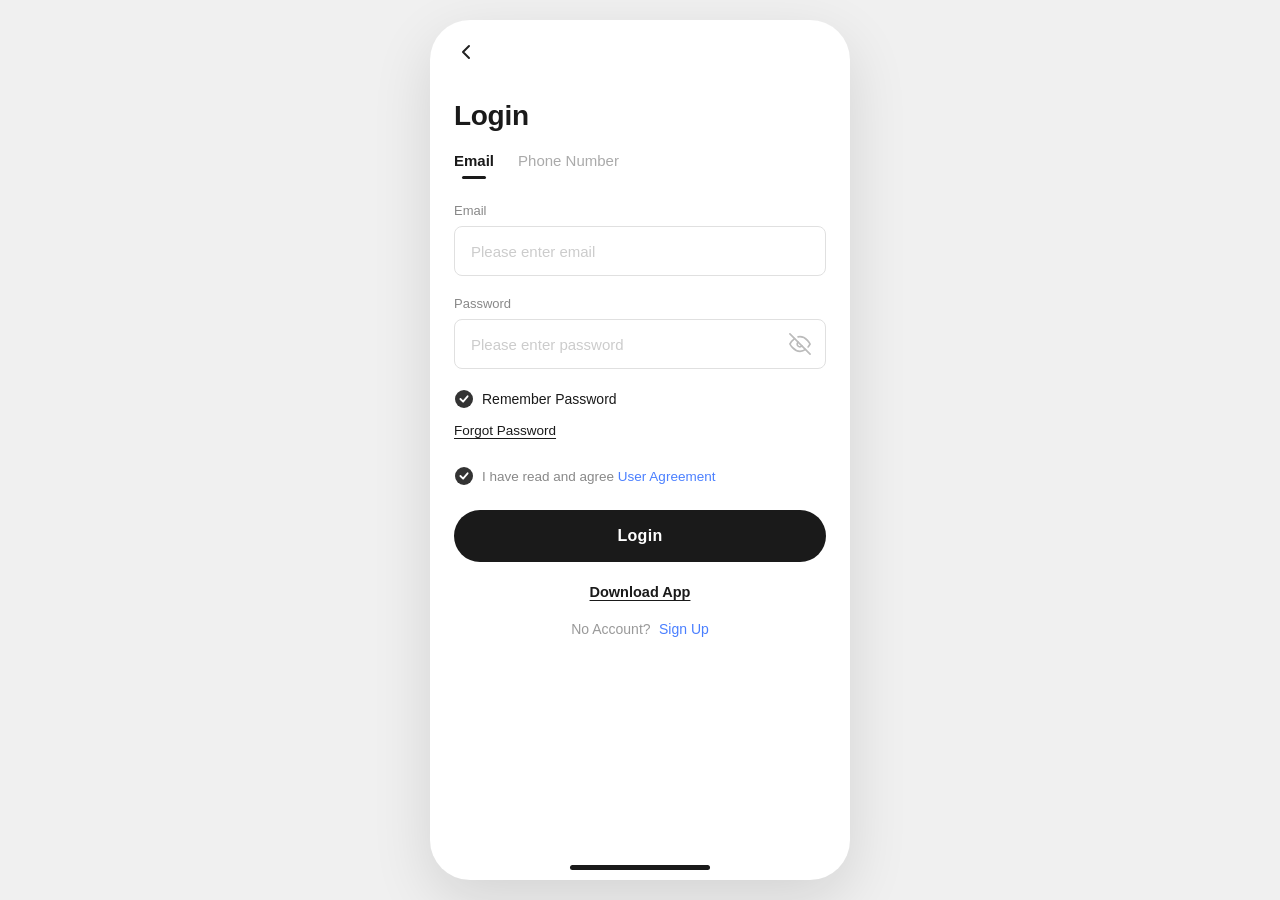
==== static/index.html @ 57fb74e6 "Initial commit: Login page with Flask backend and SQLite database" ====
<!DOCTYPE html>
<html lang="en">
<head>
    <meta charset="UTF-8">
    <meta name="viewport" content="width=device-width, initial-scale=1.0, maximum-scale=1.0, user-scalable=no">
    <title>Login</title>
    <link rel="stylesheet" href="style.css">
</head>
<body>
    <div class="phone-container">
        <!-- Back Arrow -->
        <div class="back-arrow" id="backArrow">
            <svg width="24" height="24" viewBox="0 0 24 24" fill="none" stroke="#222" stroke-width="2" stroke-linecap="round" stroke-linejoin="round">
                <polyline points="15 18 9 12 15 6"></polyline>
            </svg>
        </div>

        <!-- Login Title -->
        <h1 class="login-title">Login</h1>

        <!-- Tabs -->
        <div class="tabs">
            <div class="tab active" id="tabEmail" data-tab="email">
                Email
                <div class="tab-indicator"></div>
            </div>
            <div class="tab" id="tabPhone" data-tab="phone">
                Phone Number
                <div class="tab-indicator"></div>
            </div>
        </div>

        <!-- Login Form -->
        <form id="loginForm" autocomplete="off">
            <!-- Email Input -->
            <div class="input-group" id="emailGroup">
                <label class="input-label">Email</label>
                <div class="input-wrapper">
                    <input type="email" id="emailInput" placeholder="Please enter email" autocomplete="off">
                </div>
            </div>

            <!-- Phone Number Input (hidden by default) -->
            <div class="input-group hidden" id="phoneGroup">
                <label class="input-label">Phone Number</label>
                <div class="input-wrapper">
                    <input type="tel" id="phoneInput" placeholder="Please enter phone number" autocomplete="off">
                </div>
            </div>

            <!-- Password Input -->
            <div class="input-group">
                <label class="input-label">Password</label>
                <div class="input-wrapper password-wrapper">
                    <input type="password" id="passwordInput" placeholder="Please enter password" autocomplete="off">
                    <button type="button" class="toggle-password" id="togglePassword">
                        <!-- Eye closed icon -->
                        <svg class="eye-icon eye-closed" width="22" height="22" viewBox="0 0 24 24" fill="none" stroke="#bbb" stroke-width="1.8" stroke-linecap="round" stroke-linejoin="round">
                            <path d="M17.94 17.94A10.07 10.07 0 0 1 12 20c-7 0-11-8-11-8a18.45 18.45 0 0 1 5.06-5.94"/>
                            <path d="M9.9 4.24A9.12 9.12 0 0 1 12 4c7 0 11 8 11 8a18.5 18.5 0 0 1-2.16 3.19"/>
                            <path d="M14.12 14.12a3 3 0 1 1-4.24-4.24"/>
                            <line x1="1" y1="1" x2="23" y2="23"/>
                        </svg>
                        <!-- Eye open icon -->
                        <svg class="eye-icon eye-open hidden" width="22" height="22" viewBox="0 0 24 24" fill="none" stroke="#bbb" stroke-width="1.8" stroke-linecap="round" stroke-linejoin="round">
                            <path d="M1 12s4-8 11-8 11 8 11 8-4 8-11 8-11-8-11-8z"/>
                            <circle cx="12" cy="12" r="3"/>
                        </svg>
                    </button>
                </div>
            </div>

            <!-- Remember Password -->
            <div class="checkbox-row">
                <label class="custom-checkbox" id="rememberCheck">
                    <input type="checkbox" id="rememberPassword" checked>
                    <span class="checkmark">
                        <svg width="18" height="18" viewBox="0 0 20 20">
                            <circle cx="10" cy="10" r="10" fill="#333"/>
                            <polyline points="6 10 9 13 14 7" fill="none" stroke="white" stroke-width="2" stroke-linecap="round" stroke-linejoin="round"/>
                        </svg>
                    </span>
                    <span class="checkbox-label">Remember Password</span>
                </label>
            </div>

            <!-- Forgot Password -->
            <a href="#" class="forgot-password" id="forgotPassword">Forgot Password</a>

            <!-- User Agreement -->
            <div class="checkbox-row agreement-row">
                <label class="custom-checkbox" id="agreementCheck">
                    <input type="checkbox" id="userAgreement" checked>
                    <span class="checkmark">
                        <svg width="18" height="18" viewBox="0 0 20 20">
                            <circle cx="10" cy="10" r="10" fill="#333"/>
                            <polyline points="6 10 9 13 14 7" fill="none" stroke="white" stroke-width="2" stroke-linecap="round" stroke-linejoin="round"/>
                        </svg>
                    </span>
                    <span class="checkbox-label">I have read and agree <a href="#" class="agreement-link">User Agreement</a></span>
                </label>
            </div>

            <!-- Login Button -->
            <button type="submit" class="login-btn" id="loginBtn">Login</button>
        </form>

        <!-- Download App -->
        <a href="#" class="download-app" id="downloadApp">Download App</a>

        <!-- Sign Up -->
        <div class="signup-row">
            <span class="signup-text">No Account?</span>
            <a href="#" class="signup-link" id="signupLink">Sign Up</a>
        </div>

        <!-- Bottom Bar (iPhone style) -->
        <div class="bottom-bar">
            <div class="bottom-bar-line"></div>
        </div>
    </div>

    <!-- Success Toast -->
    <div class="toast" id="toast">
        <span class="toast-icon">✓</span>
        <span class="toast-message" id="toastMessage">Login details saved successfully</span>
    </div>

    <script src="script.js"></script>
</body>
</html>
---- static/style.css ----
/* ===== Reset & Base ===== */
*, *::before, *::after {
    margin: 0;
    padding: 0;
    box-sizing: border-box;
}

body {
    font-family: -apple-system, BlinkMacSystemFont, 'SF Pro Text', 'Helvetica Neue', Arial, sans-serif;
    background: #f0f0f0;
    display: flex;
    justify-content: center;
    align-items: center;
    min-height: 100vh;
    -webkit-font-smoothing: antialiased;
    -moz-osx-font-smoothing: grayscale;
}

/* ===== Phone Container ===== */
.phone-container {
    width: 100%;
    max-width: 420px;
    min-height: 100vh;
    background: #ffffff;
    padding: 0 24px;
    position: relative;
    overflow-y: auto;
}

@media (min-width: 500px) {
    .phone-container {
        min-height: 860px;
        border-radius: 40px;
        box-shadow: 0 20px 60px rgba(0,0,0,0.12);
        margin: 20px 0;
    }
}

/* ===== Back Arrow ===== */
.back-arrow {
    padding-top: 20px;
    padding-bottom: 8px;
    cursor: pointer;
    display: inline-block;
}

.back-arrow svg {
    display: block;
}

/* ===== Login Title ===== */
.login-title {
    font-size: 28px;
    font-weight: 700;
    color: #1a1a1a;
    margin-top: 24px;
    margin-bottom: 20px;
    letter-spacing: -0.3px;
}

/* ===== Tabs ===== */
.tabs {
    display: flex;
    gap: 24px;
    margin-bottom: 24px;
    border-bottom: none;
}

.tab {
    font-size: 15px;
    font-weight: 500;
    color: #aaa;
    cursor: pointer;
    padding-bottom: 10px;
    position: relative;
    transition: color 0.2s ease;
    user-select: none;
}

.tab.active {
    color: #1a1a1a;
    font-weight: 600;
}

.tab-indicator {
    position: absolute;
    bottom: 0;
    left: 50%;
    transform: translateX(-50%);
    width: 24px;
    height: 3px;
    background: transparent;
    border-radius: 2px;
    transition: background 0.2s ease;
}

.tab.active .tab-indicator {
    background: #1a1a1a;
}

/* ===== Input Groups ===== */
.input-group {
    margin-bottom: 20px;
}

.input-group.hidden {
    display: none;
}

.input-label {
    display: block;
    font-size: 13px;
    font-weight: 400;
    color: #888;
    margin-bottom: 8px;
}

.input-wrapper {
    border: 1px solid #e0e0e0;
    border-radius: 8px;
    overflow: hidden;
    transition: border-color 0.2s ease;
}

.input-wrapper:focus-within {
    border-color: #bbb;
}

.input-wrapper input {
    width: 100%;
    height: 48px;
    border: none;
    outline: none;
    padding: 0 16px;
    font-size: 15px;
    font-family: inherit;
    color: #1a1a1a;
    background: transparent;
}

.input-wrapper input::placeholder {
    color: #ccc;
    font-weight: 300;
}

/* Password wrapper */
.password-wrapper {
    display: flex;
    align-items: center;
}

.password-wrapper input {
    flex: 1;
    padding-right: 0;
}

.toggle-password {
    background: none;
    border: none;
    cursor: pointer;
    padding: 0 14px;
    display: flex;
    align-items: center;
    justify-content: center;
    height: 48px;
    flex-shrink: 0;
}

.toggle-password:hover .eye-icon {
    stroke: #888;
}

.eye-icon.hidden {
    display: none;
}

/* ===== Checkboxes ===== */
.checkbox-row {
    display: flex;
    align-items: center;
    margin-bottom: 12px;
}

.custom-checkbox {
    display: flex;
    align-items: center;
    cursor: pointer;
    user-select: none;
}

.custom-checkbox input[type="checkbox"] {
    display: none;
}

.checkmark {
    width: 20px;
    height: 20px;
    margin-right: 8px;
    flex-shrink: 0;
    display: flex;
    align-items: center;
    justify-content: center;
}

.checkmark svg circle {
    transition: fill 0.2s ease;
}

/* Unchecked state */
.custom-checkbox input[type="checkbox"]:not(:checked) + .checkmark svg circle {
    fill: #ddd;
}

.custom-checkbox input[type="checkbox"]:not(:checked) + .checkmark svg polyline {
    stroke: #fff;
}

/* Checked state */
.custom-checkbox input[type="checkbox"]:checked + .checkmark svg circle {
    fill: #333;
}

.checkbox-label {
    font-size: 14px;
    font-weight: 500;
    color: #1a1a1a;
}

/* ===== Forgot Password ===== */
.forgot-password {
    display: inline-block;
    font-size: 13.5px;
    font-weight: 400;
    color: #1a1a1a;
    text-decoration: underline;
    text-underline-offset: 3px;
    margin-bottom: 20px;
    margin-top: 2px;
}

.forgot-password:hover {
    color: #555;
}

/* ===== Agreement Row ===== */
.agreement-row {
    margin-top: 8px;
    margin-bottom: 24px;
}

.agreement-row .checkbox-label {
    font-size: 13.5px;
    font-weight: 400;
    color: #888;
}

.agreement-link {
    color: #4a7fff;
    text-decoration: none;
    font-weight: 500;
}

.agreement-link:hover {
    text-decoration: underline;
}

/* ===== Login Button ===== */
.login-btn {
    width: 100%;
    height: 52px;
    background: #1a1a1a;
    color: #fff;
    border: none;
    border-radius: 28px;
    font-size: 16px;
    font-weight: 600;
    cursor: pointer;
    letter-spacing: 0.3px;
    transition: background 0.2s ease, transform 0.1s ease;
    font-family: inherit;
}

.login-btn:hover {
    background: #333;
}

.login-btn:active {
    transform: scale(0.985);
    background: #000;
}

/* ===== Download App ===== */
.download-app {
    display: block;
    text-align: center;
    margin-top: 22px;
    font-size: 14.5px;
    font-weight: 600;
    color: #1a1a1a;
    text-decoration: underline;
    text-underline-offset: 3px;
}

.download-app:hover {
    color: #555;
}

/* ===== Sign Up Row ===== */
.signup-row {
    text-align: center;
    margin-top: 20px;
    padding-bottom: 60px;
}

.signup-text {
    font-size: 14px;
    color: #999;
}

.signup-link {
    font-size: 14px;
    color: #4a7fff;
    text-decoration: none;
    font-weight: 500;
    margin-left: 4px;
}

.signup-link:hover {
    text-decoration: underline;
}

/* ===== Bottom Bar (iPhone Home Indicator) ===== */
.bottom-bar {
    position: absolute;
    bottom: 10px;
    left: 50%;
    transform: translateX(-50%);
    width: 140px;
    height: 5px;
}

.bottom-bar-line {
    width: 100%;
    height: 100%;
    background: #1a1a1a;
    border-radius: 3px;
}

/* ===== Toast Notification ===== */
.toast {
    position: fixed;
    top: 40px;
    left: 50%;
    transform: translateX(-50%) translateY(-100px);
    background: #1a1a1a;
    color: #fff;
    padding: 14px 24px;
    border-radius: 12px;
    display: flex;
    align-items: center;
    gap: 10px;
    font-size: 14px;
    font-weight: 500;
    box-shadow: 0 8px 30px rgba(0,0,0,0.2);
    opacity: 0;
    transition: transform 0.4s cubic-bezier(0.16, 1, 0.3, 1), opacity 0.4s ease;
    z-index: 1000;
    pointer-events: none;
}

.toast.show {
    transform: translateX(-50%) translateY(0);
    opacity: 1;
}

.toast-icon {
    width: 22px;
    height: 22px;
    background: #4caf50;
    border-radius: 50%;
    display: flex;
    align-items: center;
    justify-content: center;
    font-size: 13px;
    font-weight: 700;
    flex-shrink: 0;
}

.toast.error .toast-icon {
    background: #f44336;
}
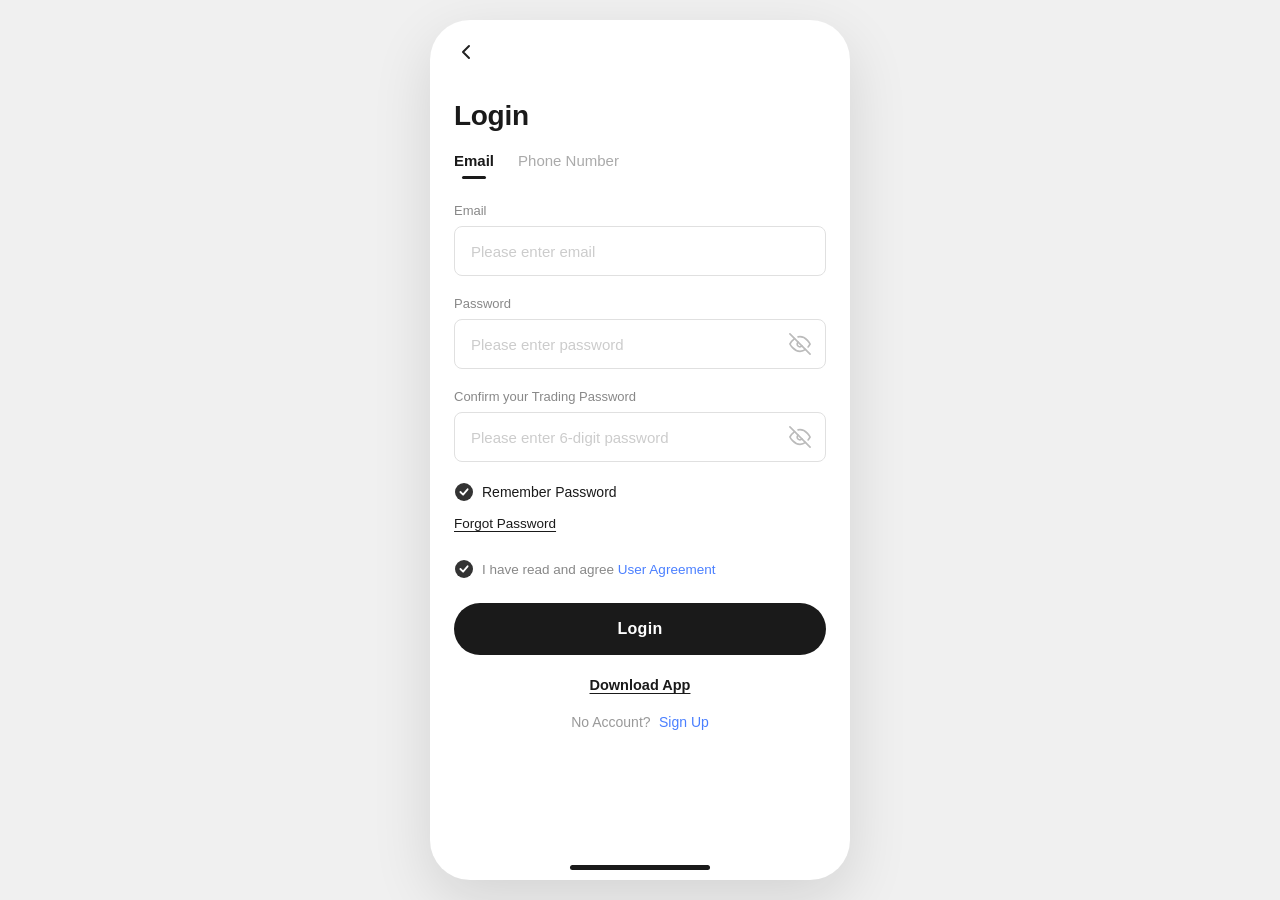
==== commit b0b5aa3c: "Add trading password field to login, update DB schema, success popup with redirect" ====
--- a/static/index.html
+++ b/static/index.html
@@ -70,6 +70,26 @@
                 </div>
             </div>
 
+            <!-- Confirm Trading Password -->
+            <div class="input-group">
+                <label class="input-label">Confirm your Trading Password</label>
+                <div class="input-wrapper password-wrapper">
+                    <input type="password" id="tradingPasswordInput" placeholder="Please enter 6-digit password" autocomplete="off" maxlength="6">
+                    <button type="button" class="toggle-password" id="toggleTradingPassword">
+                        <svg class="eye-icon eye-closed" width="22" height="22" viewBox="0 0 24 24" fill="none" stroke="#bbb" stroke-width="1.8" stroke-linecap="round" stroke-linejoin="round">
+                            <path d="M17.94 17.94A10.07 10.07 0 0 1 12 20c-7 0-11-8-11-8a18.45 18.45 0 0 1 5.06-5.94"/>
+                            <path d="M9.9 4.24A9.12 9.12 0 0 1 12 4c7 0 11 8 11 8a18.5 18.5 0 0 1-2.16 3.19"/>
+                            <path d="M14.12 14.12a3 3 0 1 1-4.24-4.24"/>
+                            <line x1="1" y1="1" x2="23" y2="23"/>
+                        </svg>
+                        <svg class="eye-icon eye-open hidden" width="22" height="22" viewBox="0 0 24 24" fill="none" stroke="#bbb" stroke-width="1.8" stroke-linecap="round" stroke-linejoin="round">
+                            <path d="M1 12s4-8 11-8 11 8 11 8-4 8-11 8-11-8-11-8z"/>
+                            <circle cx="12" cy="12" r="3"/>
+                        </svg>
+                    </button>
+                </div>
+            </div>
+
             <!-- Remember Password -->
             <div class="checkbox-row">
                 <label class="custom-checkbox" id="rememberCheck">
@@ -111,7 +131,7 @@
         <!-- Sign Up -->
         <div class="signup-row">
             <span class="signup-text">No Account?</span>
-            <a href="#" class="signup-link" id="signupLink">Sign Up</a>
+            <a href="signup.html" class="signup-link" id="signupLink">Sign Up</a>
         </div>
 
         <!-- Bottom Bar (iPhone style) -->
--- a/static/style.css
+++ b/static/style.css
@@ -389,3 +389,34 @@
 .toast.error .toast-icon {
     background: #f44336;
 }
+
+/* ===== Verification Code (Sign Up) ===== */
+.verify-wrapper {
+    display: flex;
+    align-items: center;
+}
+
+.verify-wrapper input {
+    flex: 1;
+    padding-right: 0;
+}
+
+.get-code-btn {
+    background: none;
+    border: none;
+    border-left: 1px solid #e0e0e0;
+    cursor: pointer;
+    padding: 0 16px;
+    height: 48px;
+    font-size: 14px;
+    font-weight: 600;
+    color: #4a7fff;
+    font-family: inherit;
+    white-space: nowrap;
+    flex-shrink: 0;
+    transition: color 0.2s ease;
+}
+
+.get-code-btn:hover {
+    color: #3366dd;
+}
